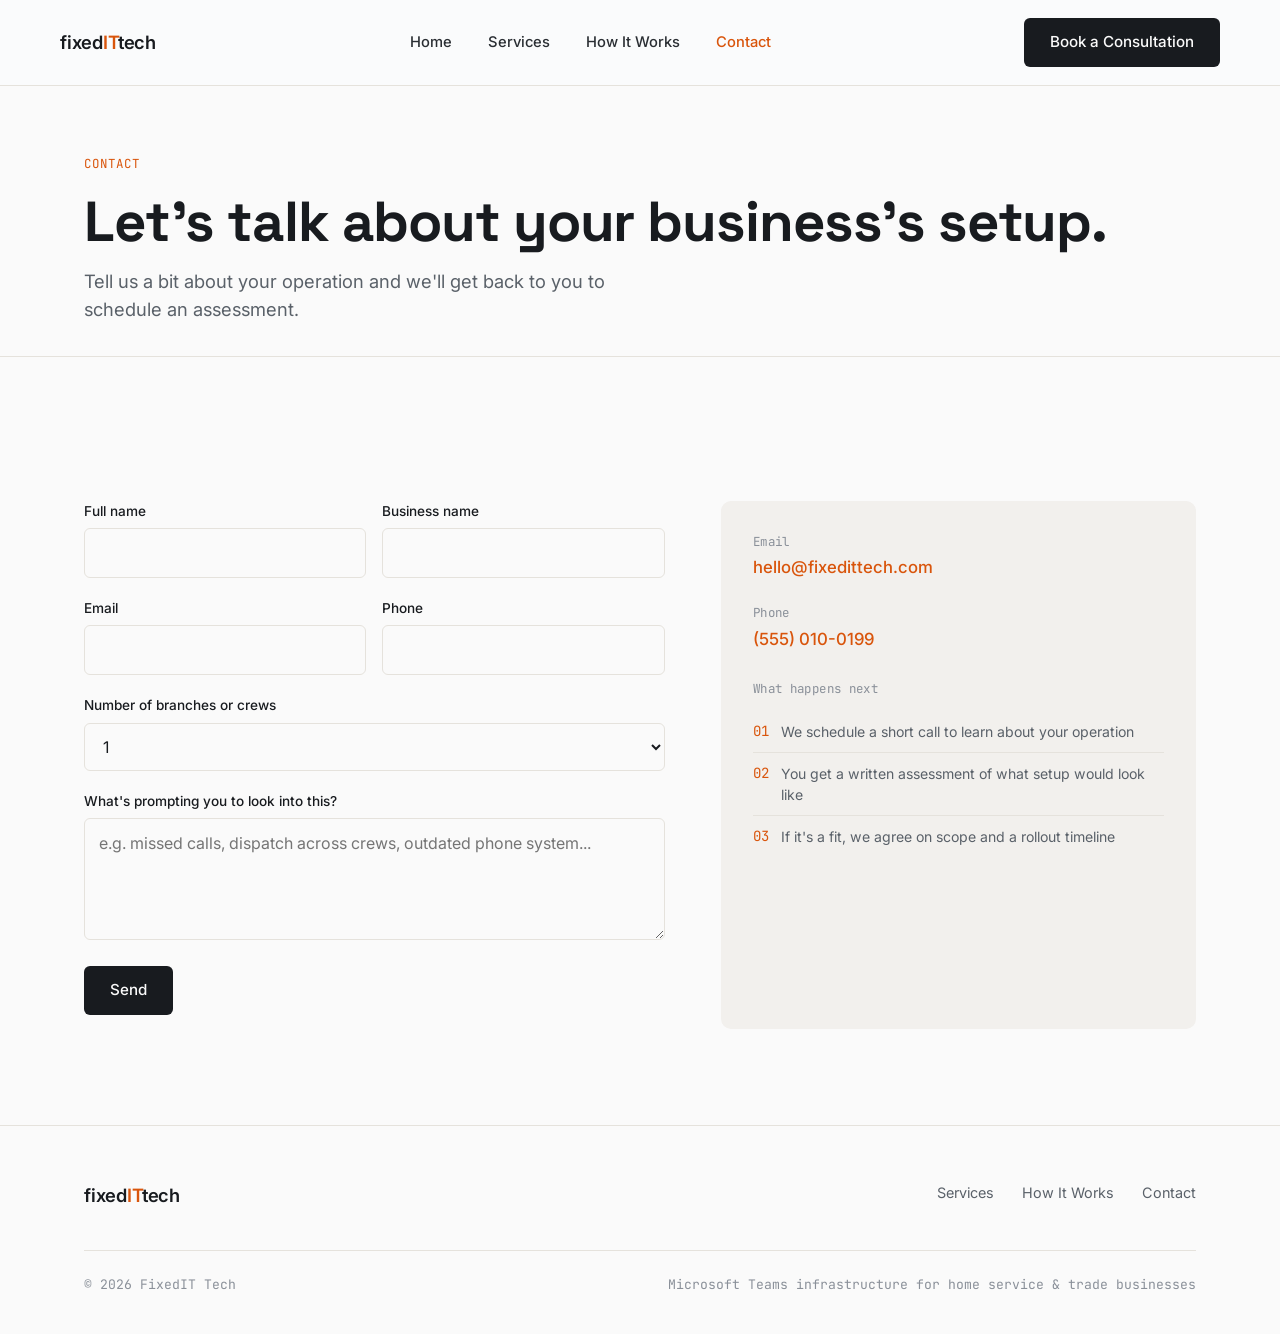
==== contact.html @ 19139091 "Add files via upload" ====
<!DOCTYPE html>
<html lang="en">
<head>
<meta charset="UTF-8">
<meta name="viewport" content="width=device-width, initial-scale=1.0">
<title>Contact — FixedIT Tech</title>
<meta name="description" content="Get in touch with FixedIT Tech to talk about modernizing your home service or trade business's phone and dispatch setup with Microsoft Teams.">
<link rel="stylesheet" href="css/styles.css">
</head>
<body>

<header class="site-nav">
  <div class="wrap nav-inner">
    <a href="index.html" class="logo">fixed<span class="accent">IT</span>tech</a>
    <nav class="nav-links">
      <a href="index.html">Home</a>
      <a href="services.html">Services</a>
      <a href="how-it-works.html">How It Works</a>
      <a href="contact.html" class="current">Contact</a>
    </nav>
    <div class="nav-cta">
      <a href="contact.html" class="btn btn-primary">Book a Consultation</a>
      <button class="nav-toggle" aria-label="Toggle menu"><span></span><span></span><span></span></button>
    </div>
  </div>
</header>

<div class="page-header">
  <div class="wrap">
    <span class="eyebrow">Contact</span>
    <h1>Let's talk about your business's setup.</h1>
    <p class="lede">Tell us a bit about your operation and we'll get back to you to schedule an assessment.</p>
  </div>
</div>

<section>
  <div class="wrap contact-grid">

    <form id="contact-form" class="reveal">
      <div class="field-row">
        <div class="field">
          <label for="name">Full name</label>
          <input type="text" id="name" name="name" required>
        </div>
        <div class="field">
          <label for="business">Business name</label>
          <input type="text" id="business" name="business" required>
        </div>
      </div>
      <div class="field-row">
        <div class="field">
          <label for="email">Email</label>
          <input type="email" id="email" name="email" required>
        </div>
        <div class="field">
          <label for="phone">Phone</label>
          <input type="tel" id="phone" name="phone">
        </div>
      </div>
      <div class="field">
        <label for="locations">Number of branches or crews</label>
        <select id="locations" name="locations">
          <option>1</option>
          <option>2–3</option>
          <option>4–6</option>
          <option>7+</option>
        </select>
      </div>
      <div class="field">
        <label for="message">What's prompting you to look into this?</label>
        <textarea id="message" name="message" rows="4" placeholder="e.g. missed calls, dispatch across crews, outdated phone system..."></textarea>
      </div>
      <button type="submit" class="btn btn-primary">Send</button>
      <p id="form-status" class="mono-label" style="margin-top: 14px;"></p>
    </form>

    <div class="contact-card reveal">
      <span class="mono-label">Email</span>
      <p class="contact-value"><a href="mailto:hello@fixedittech.com">hello@fixedittech.com</a></p>
      <span class="mono-label">Phone</span>
      <p class="contact-value"><a href="tel:+15550100199">(555) 010-0199</a></p>

      <span class="mono-label" style="display:block; margin-top: 28px; margin-bottom: 12px;">What happens next</span>
      <ul class="next-steps">
        <li><span class="step-mark">01</span> We schedule a short call to learn about your operation</li>
        <li><span class="step-mark">02</span> You get a written assessment of what setup would look like</li>
        <li><span class="step-mark">03</span> If it's a fit, we agree on scope and a rollout timeline</li>
      </ul>
    </div>

  </div>
</section>

<footer>
  <div class="wrap">
    <div class="footer-inner">
      <a href="index.html" class="logo">fixed<span class="accent">IT</span>tech</a>
      <div class="footer-links">
        <a href="services.html">Services</a>
        <a href="how-it-works.html">How It Works</a>
        <a href="contact.html">Contact</a>
      </div>
    </div>
    <div class="footer-bottom">
      <span>© 2026 FixedIT Tech</span>
      <span>Microsoft Teams infrastructure for home service & trade businesses</span>
    </div>
  </div>
</footer>

<script src="js/script.js"></script>
</body>
</html>
---- css/styles.css ----
/* ===================================================================
   FixedIT Tech — design tokens (Home Services & Field Trades edition)
   Palette: confident, modern, professional. Signature: live dispatch status.
=================================================================== */

@import url('https://fonts.googleapis.com/css2?family=Space+Grotesk:wght@500;600;700&family=Inter:wght@400;500;600&family=JetBrains+Mono:wght@400;500&display=swap');

:root {
  --ink-dark: #181B1F;
  --ink-dark-soft: #2A2E33;
  --white: #FAFAFA;
  --accent-amber: #D9550C;
  --accent-amber-bright: #F2691A;
  --presence-green: #1FAE6B;
  --presence-green-soft: rgba(31, 174, 107, 0.18);
  --slate: #5A6169;
  --slate-light: #8A9099;
  --pale-gray: #F2F0ED;
  --border-gray: #E5E2DC;
  --warn-red: #B3401F;

  --font-display: 'Space Grotesk', sans-serif;
  --font-body: 'Inter', -apple-system, sans-serif;
  --font-mono: 'JetBrains Mono', monospace;

  --container: 1160px;
  --radius: 10px;
  --radius-sm: 6px;
}

/* ---------- Reset ---------- */
* { margin: 0; padding: 0; box-sizing: border-box; }
html { scroll-behavior: smooth; }
body {
  font-family: var(--font-body);
  color: var(--ink-dark);
  background: var(--white);
  line-height: 1.5;
  -webkit-font-smoothing: antialiased;
}
img { max-width: 100%; display: block; }
a { color: inherit; text-decoration: none; }
ul { list-style: none; }
button { font: inherit; cursor: pointer; border: none; background: none; }
input, textarea, select { font: inherit; }

@media (prefers-reduced-motion: reduce) {
  *, *::before, *::after {
    animation-duration: 0.001ms !important;
    animation-iteration-count: 1 !important;
    transition-duration: 0.001ms !important;
    scroll-behavior: auto !important;
  }
}

:focus-visible {
  outline: 2px solid var(--accent-amber-bright);
  outline-offset: 3px;
}

/* ---------- Layout ---------- */
.wrap {
  max-width: var(--container);
  margin: 0 auto;
  padding: 0 24px;
}
section { padding: 96px 0; }
@media (max-width: 720px) {
  section { padding: 64px 0; }
}

/* ---------- Typography ---------- */
.eyebrow {
  font-family: var(--font-mono);
  font-size: 0.78rem;
  letter-spacing: 0.08em;
  text-transform: uppercase;
  color: var(--accent-amber);
  display: inline-flex;
  align-items: center;
  gap: 8px;
  margin-bottom: 18px;
}
h1, h2, h3, h4 {
  font-family: var(--font-display);
  font-weight: 600;
  color: var(--ink-dark);
  letter-spacing: -0.02em;
  line-height: 1.08;
}
h1 { font-size: clamp(2.4rem, 4.4vw, 3.6rem); font-weight: 700; }
h2 { font-size: clamp(1.8rem, 3vw, 2.5rem); }
h3 { font-size: 1.3rem; }
h4 { font-size: 1.05rem; }
p { color: var(--slate); }
.lede {
  font-size: 1.15rem;
  color: var(--slate);
  max-width: 50ch;
  margin-top: 18px;
}
.mono-label {
  font-family: var(--font-mono);
  font-size: 0.78rem;
  color: var(--slate-light);
  letter-spacing: 0.03em;
}

/* ---------- Buttons ---------- */
.btn {
  display: inline-flex;
  align-items: center;
  gap: 8px;
  padding: 13px 26px;
  border-radius: var(--radius-sm);
  font-weight: 500;
  font-size: 0.95rem;
  transition: transform 0.15s ease, box-shadow 0.15s ease, background 0.15s ease;
}
.btn-primary {
  background: var(--ink-dark);
  color: var(--white);
}
.btn-primary:hover { background: var(--accent-amber); transform: translateY(-1px); }
.btn-ghost {
  background: transparent;
  color: var(--ink-dark);
  border: 1px solid var(--border-gray);
}
.btn-ghost:hover { border-color: var(--accent-amber); color: var(--accent-amber); }
.btn-row { display: flex; gap: 14px; flex-wrap: wrap; margin-top: 32px; }

/* ---------- Nav ---------- */
header.site-nav {
  position: sticky;
  top: 0;
  z-index: 50;
  background: rgba(250, 251, 252, 0.92);
  backdrop-filter: blur(8px);
  border-bottom: 1px solid var(--border-gray);
}
.nav-inner {
  display: flex;
  align-items: center;
  justify-content: space-between;
  padding: 18px 0;
}
.logo {
  font-family: var(--font-body);
  font-weight: 600;
  font-size: 1.15rem;
  color: var(--ink-dark);
  letter-spacing: -0.01em;
}
.logo .accent { color: var(--accent-amber); }
.nav-links {
  display: flex;
  align-items: center;
  gap: 36px;
}
.nav-links a {
  font-size: 0.92rem;
  color: var(--ink-dark-soft);
  font-weight: 500;
  position: relative;
}
.nav-links a:hover { color: var(--accent-amber); }
.nav-links a.current { color: var(--accent-amber); }
.nav-cta { display: flex; align-items: center; gap: 28px; }
.nav-toggle { display: none; flex-direction: column; gap: 5px; }
.nav-toggle span { width: 22px; height: 2px; background: var(--ink-dark); }

@media (max-width: 860px) {
  .nav-links { position: fixed; top: 64px; left: 0; right: 0; background: var(--white);
    flex-direction: column; align-items: flex-start; padding: 24px; gap: 20px;
    border-bottom: 1px solid var(--border-gray); transform: translateY(-150%);
    transition: transform 0.25s ease; }
  .nav-links.open { transform: translateY(0); }
  .nav-toggle { display: flex; }
  .nav-cta .btn-primary { display: none; }
}

/* ---------- Presence dot (signature motif) ---------- */
.dot {
  width: 8px; height: 8px; border-radius: 50%;
  background: var(--presence-green);
  position: relative;
  flex-shrink: 0;
}
.dot::after {
  content: '';
  position: absolute; inset: -4px;
  border-radius: 50%;
  background: var(--presence-green-soft);
  animation: pulse 2.4s ease-out infinite;
}
@keyframes pulse {
  0% { transform: scale(0.6); opacity: 1; }
  100% { transform: scale(2.1); opacity: 0; }
}

/* ---------- Hero ---------- */
.hero { padding-top: 72px; padding-bottom: 80px; }
.hero-grid {
  display: grid;
  grid-template-columns: 1.05fr 0.95fr;
  gap: 64px;
  align-items: center;
}
@media (max-width: 920px) {
  .hero-grid { grid-template-columns: 1fr; gap: 48px; }
}

/* Presence panel — the signature element */
.presence-panel {
  background: var(--ink-dark);
  border-radius: 14px;
  padding: 26px;
  box-shadow: 0 24px 60px -20px rgba(15, 42, 74, 0.45);
}
.presence-panel-head {
  display: flex; align-items: center; justify-content: space-between;
  margin-bottom: 18px; padding-bottom: 16px;
  border-bottom: 1px solid rgba(255,255,255,0.1);
}
.presence-panel-head span {
  font-family: var(--font-mono); font-size: 0.74rem; letter-spacing: 0.06em;
  color: rgba(255,255,255,0.55); text-transform: uppercase;
}
.presence-row {
  display: flex; align-items: center; gap: 12px;
  padding: 11px 0;
}
.presence-row + .presence-row { border-top: 1px solid rgba(255,255,255,0.07); }
.presence-info { flex: 1; min-width: 0; }
.presence-name { color: var(--white); font-size: 0.92rem; font-weight: 500; }
.presence-loc { color: rgba(255,255,255,0.5); font-size: 0.78rem; font-family: var(--font-mono); }
.presence-status { font-size: 0.72rem; color: var(--presence-green); font-family: var(--font-mono); }

.panel-chat {
  margin-top: 18px; padding-top: 18px;
  border-top: 1px solid rgba(255,255,255,0.1);
}
.bubble {
  background: rgba(255,255,255,0.07);
  border-radius: 10px;
  padding: 10px 14px;
  font-size: 0.85rem;
  color: rgba(255,255,255,0.85);
  max-width: 88%;
  margin-bottom: 10px;
}
.bubble.reply {
  background: var(--presence-green-soft);
  color: #BFEBD3;
  margin-left: auto;
  opacity: 0;
  transform: translateY(6px);
  animation: replyIn 0.5s ease forwards;
  animation-delay: 1.3s;
}
@keyframes replyIn { to { opacity: 1; transform: translateY(0); } }

/* ---------- Problem / before-after ---------- */
.split-compare {
  display: grid;
  grid-template-columns: 1fr 1fr;
  gap: 1px;
  background: var(--border-gray);
  border-radius: var(--radius);
  overflow: hidden;
  margin-top: 48px;
}
@media (max-width: 760px) { .split-compare { grid-template-columns: 1fr; } }
.compare-col { background: var(--white); padding: 36px; }
.compare-col.is-after { background: var(--pale-gray); }
.compare-col h4 { margin-bottom: 18px; }
.compare-col h4.before-label { color: var(--slate); }
.compare-col h4.after-label { color: var(--accent-amber); }
.compare-list li {
  display: flex; gap: 12px; padding: 9px 0;
  font-size: 0.94rem; color: var(--slate);
  border-top: 1px solid var(--border-gray);
}
.compare-list li:first-child { border-top: none; }
.mark { font-family: var(--font-mono); font-size: 0.85rem; flex-shrink: 0; width: 16px; }
.compare-col.is-before .mark { color: var(--warn-red); }
.compare-col.is-after .mark { color: var(--presence-green); }

/* ---------- Cards / pillars ---------- */
.pillar-grid {
  display: grid;
  grid-template-columns: repeat(3, 1fr);
  gap: 24px;
  margin-top: 48px;
}
@media (max-width: 860px) { .pillar-grid { grid-template-columns: 1fr; } }
.pillar-card {
  border: 1px solid var(--border-gray);
  border-radius: var(--radius);
  padding: 30px;
  background: var(--white);
  transition: border-color 0.15s ease, transform 0.15s ease;
}
.pillar-card:hover { border-color: var(--accent-amber); transform: translateY(-2px); }
.pillar-card .mono-label { margin-bottom: 14px; display: block; }
.pillar-card p { margin-top: 10px; font-size: 0.92rem; }
.pillar-card a.more { font-size: 0.85rem; color: var(--accent-amber); font-weight: 500; margin-top: 16px; display: inline-block; }

/* ---------- Trust strip ---------- */
.trust-strip { background: var(--ink-dark); color: var(--white); }
.trust-strip h2 { color: var(--white); }
.trust-strip .lede { color: rgba(255,255,255,0.65); }
.trust-grid {
  display: grid; grid-template-columns: repeat(2, 1fr);
  gap: 28px; margin-top: 44px;
}
@media (max-width: 760px) { .trust-grid { grid-template-columns: 1fr; } }
.trust-item { display: flex; gap: 14px; }
.trust-item .mark { color: var(--presence-green); font-family: var(--font-mono); flex-shrink: 0; }
.trust-item p { color: rgba(255,255,255,0.7); font-size: 0.94rem; }
.trust-item strong { color: var(--white); display: block; margin-bottom: 4px; font-weight: 500; }

/* ---------- CTA band ---------- */
.cta-band {
  background: var(--pale-gray);
  border-radius: 16px;
  padding: 64px;
  text-align: center;
  margin: 0 24px;
}
.cta-band .btn-row { justify-content: center; }
@media (max-width: 600px) { .cta-band { padding: 40px 24px; } }

/* ---------- Footer ---------- */
footer {
  border-top: 1px solid var(--border-gray);
  padding: 56px 0 40px;
}
.footer-inner {
  display: flex; justify-content: space-between; align-items: flex-start;
  flex-wrap: wrap; gap: 32px;
}
.footer-links { display: flex; gap: 28px; flex-wrap: wrap; }
.footer-links a { font-size: 0.9rem; color: var(--slate); }
.footer-links a:hover { color: var(--accent-amber); }
.footer-bottom {
  margin-top: 40px; padding-top: 24px; border-top: 1px solid var(--border-gray);
  font-size: 0.82rem; color: var(--slate-light); font-family: var(--font-mono);
  display: flex; justify-content: space-between; flex-wrap: wrap; gap: 12px;
}

/* ---------- Page header (interior pages) ---------- */
.page-header { padding: 64px 0 32px; border-bottom: 1px solid var(--border-gray); }
.page-header .lede { margin-top: 16px; }

/* ---------- Services page ---------- */
.service-row {
  display: grid; grid-template-columns: 0.4fr 1fr; gap: 48px;
  padding: 48px 0; border-top: 1px solid var(--border-gray);
}
.service-row:first-of-type { border-top: none; }
@media (max-width: 800px) { .service-row { grid-template-columns: 1fr; gap: 16px; } }
.service-num { font-family: var(--font-mono); color: var(--slate-light); font-size: 0.85rem; }
.service-row h3 { margin-top: 8px; }
.service-detail-list { margin-top: 20px; }
.service-detail-list li {
  display: flex; gap: 10px; padding: 7px 0; font-size: 0.92rem; color: var(--slate);
}
.service-detail-list .dot { margin-top: 7px; }

table.compare-table {
  width: 100%; border-collapse: collapse; margin-top: 24px;
}
table.compare-table th, table.compare-table td {
  text-align: left; padding: 14px 16px; font-size: 0.9rem;
  border-bottom: 1px solid var(--border-gray);
}
table.compare-table th {
  font-family: var(--font-mono); font-size: 0.76rem; text-transform: uppercase;
  letter-spacing: 0.05em; color: var(--slate-light); font-weight: 500;
}
table.compare-table td.old-col { color: var(--slate); }
table.compare-table td.new-col { color: var(--ink-dark); font-weight: 500; }

/* ---------- How it works ---------- */
.steps { margin-top: 56px; }
.step {
  display: grid; grid-template-columns: 80px 1fr; gap: 32px;
  padding: 40px 0; position: relative;
}
.step:not(:last-child)::after {
  content: ''; position: absolute; left: 39px; top: 84px; bottom: -8px;
  width: 1px; background: var(--border-gray);
}
.step-num {
  font-family: var(--font-display); font-size: 2.1rem; color: var(--border-gray);
  font-weight: 500; line-height: 1;
}
.step-phase { margin-top: 6px; }
.step h3 { margin-bottom: 10px; }
.step p.lede { max-width: 60ch; }

/* ---------- Contact page ---------- */
.contact-grid {
  display: grid; grid-template-columns: 1.1fr 0.9fr; gap: 56px; margin-top: 48px;
}
@media (max-width: 860px) { .contact-grid { grid-template-columns: 1fr; } }
.field { margin-bottom: 20px; }
.field label {
  display: block; font-size: 0.85rem; font-weight: 500; color: var(--ink-dark);
  margin-bottom: 7px;
}
.field input, .field textarea, .field select {
  width: 100%; padding: 12px 14px; border: 1px solid var(--border-gray);
  border-radius: var(--radius-sm); color: var(--ink-dark); background: var(--white);
}
.field input:focus, .field textarea:focus, .field select:focus {
  border-color: var(--accent-amber); outline: none;
}
.field-row { display: grid; grid-template-columns: 1fr 1fr; gap: 16px; }
@media (max-width: 500px) { .field-row { grid-template-columns: 1fr; } }

.contact-card {
  background: var(--pale-gray); border-radius: var(--radius); padding: 32px;
}
.contact-card .mono-label { display: block; margin-bottom: 4px; }
.contact-card .contact-value { font-size: 1.05rem; margin-bottom: 24px; }
.contact-card .contact-value a { color: var(--accent-amber); font-weight: 500; }
.next-steps li { display: flex; gap: 12px; padding: 10px 0; font-size: 0.88rem; color: var(--slate); border-top: 1px solid var(--border-gray); }
.next-steps li:first-child { border-top: none; }
.next-steps .step-mark { font-family: var(--font-mono); color: var(--accent-amber); }

/* ---------- Reveal on scroll ---------- */
.reveal { opacity: 0; transform: translateY(16px); transition: opacity 0.6s ease, transform 0.6s ease; }
.reveal.is-visible { opacity: 1; transform: translateY(0); }
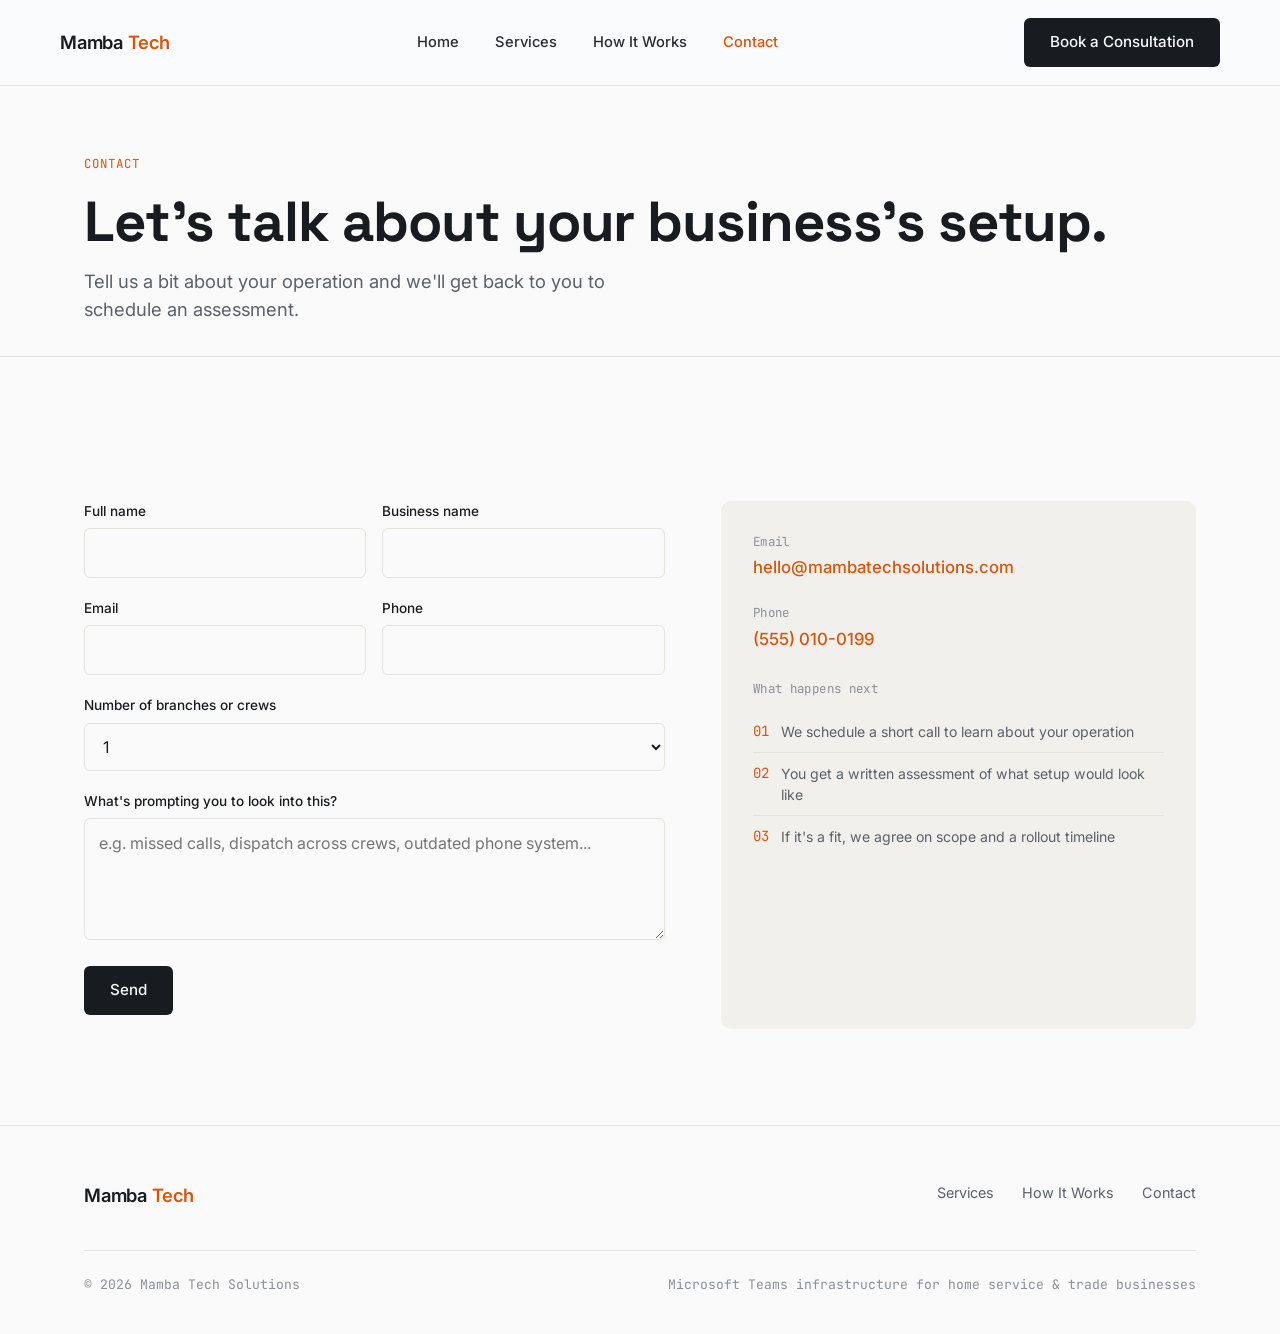
==== commit 5b0b2f5e: "Add files via upload" ====
--- a/contact.html
+++ b/contact.html
@@ -3,15 +3,15 @@
 <head>
 <meta charset="UTF-8">
 <meta name="viewport" content="width=device-width, initial-scale=1.0">
-<title>Contact — FixedIT Tech</title>
-<meta name="description" content="Get in touch with FixedIT Tech to talk about modernizing your home service or trade business's phone and dispatch setup with Microsoft Teams.">
+<title>Contact — Mamba Tech Solutions</title>
+<meta name="description" content="Get in touch with Mamba Tech Solutions to talk about modernizing your home service or trade business's phone and dispatch setup with Microsoft Teams.">
 <link rel="stylesheet" href="css/styles.css">
 </head>
 <body>
 
 <header class="site-nav">
   <div class="wrap nav-inner">
-    <a href="index.html" class="logo">fixed<span class="accent">IT</span>tech</a>
+    <a href="index.html" class="logo">Mamba <span class="accent">Tech</span></a>
     <nav class="nav-links">
       <a href="index.html">Home</a>
       <a href="services.html">Services</a>
@@ -76,7 +76,7 @@
 
     <div class="contact-card reveal">
       <span class="mono-label">Email</span>
-      <p class="contact-value"><a href="mailto:hello@fixedittech.com">hello@fixedittech.com</a></p>
+      <p class="contact-value"><a href="mailto:hello@mambatechsolutions.com">hello@mambatechsolutions.com</a></p>
       <span class="mono-label">Phone</span>
       <p class="contact-value"><a href="tel:+15550100199">(555) 010-0199</a></p>
 
@@ -94,7 +94,7 @@
 <footer>
   <div class="wrap">
     <div class="footer-inner">
-      <a href="index.html" class="logo">fixed<span class="accent">IT</span>tech</a>
+      <a href="index.html" class="logo">Mamba <span class="accent">Tech</span></a>
       <div class="footer-links">
         <a href="services.html">Services</a>
         <a href="how-it-works.html">How It Works</a>
@@ -102,7 +102,7 @@
       </div>
     </div>
     <div class="footer-bottom">
-      <span>© 2026 FixedIT Tech</span>
+      <span>© 2026 Mamba Tech Solutions</span>
       <span>Microsoft Teams infrastructure for home service & trade businesses</span>
     </div>
   </div>
--- a/css/styles.css
+++ b/css/styles.css
@@ -1,5 +1,5 @@
 /* ===================================================================
-   FixedIT Tech — design tokens (Home Services & Field Trades edition)
+   Mamba Tech Solutions — design tokens (Home Services & Field Trades)
    Palette: confident, modern, professional. Signature: live dispatch status.
 =================================================================== */
 
